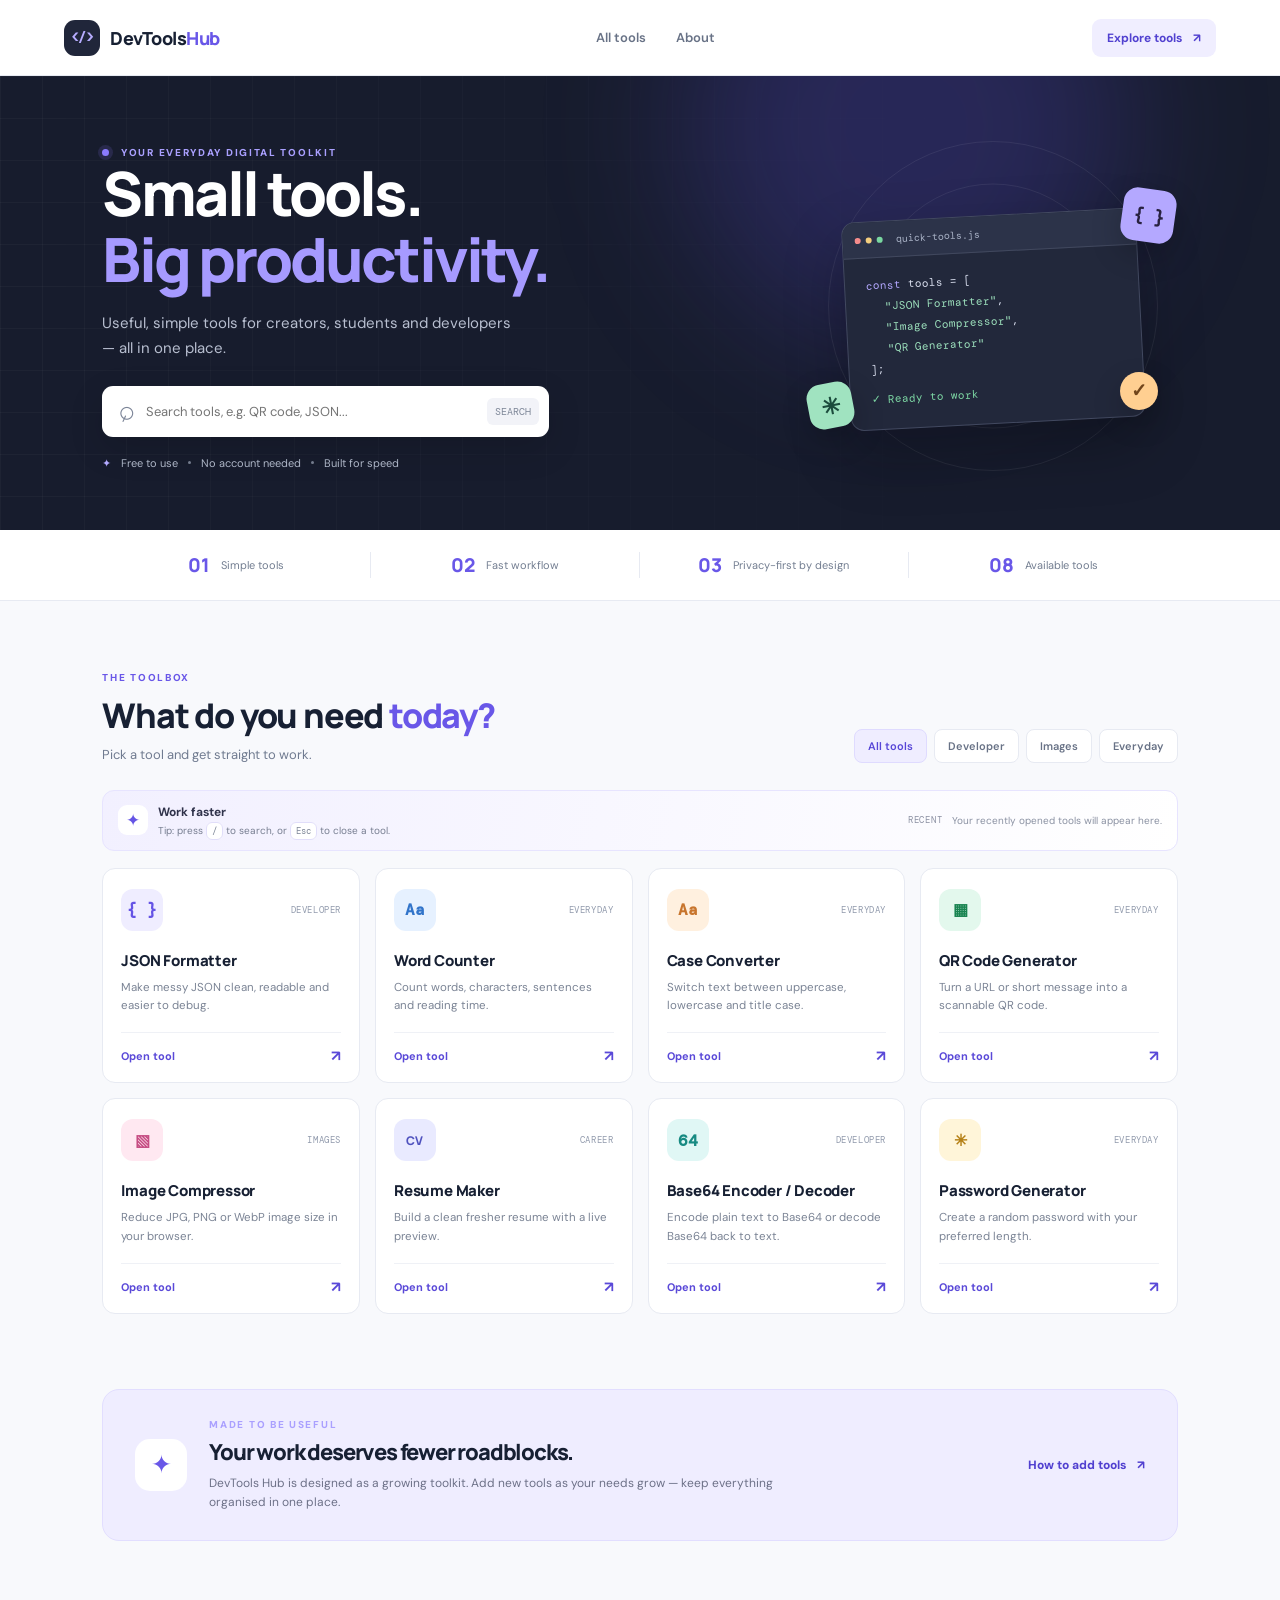
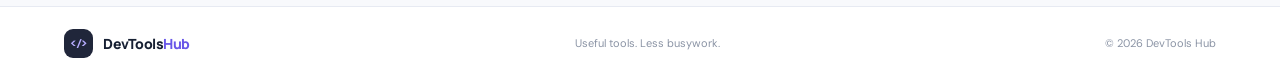
==== index.html @ 704514c9 "Initial" ====
<!doctype html>
<html lang="en">
<head>
  <meta charset="utf-8">
  <meta name="viewport" content="width=device-width, initial-scale=1">
  <meta name="description" content="A growing collection of simple, free browser-based tools for everyday tasks.">
  <title>DevTools Hub — Tools for everyday work</title>
  <link rel="stylesheet" href="style.css">
</head>
<body>
  <header class="topbar">
    <a class="brand" href="#" aria-label="DevTools Hub home"><span class="brand-icon">&lt;/&gt;</span><span>DevTools<span class="brand-accent">Hub</span></span></a>
    <nav class="nav"><a href="#tools">All tools</a><a href="#about">About</a></nav>
    <a class="top-cta" href="#tools">Explore tools <span>↗</span></a>
  </header>

  <main>
    <section class="hero">
      <div class="hero-glow"></div>
      <div class="hero-content">
        <span class="eyebrow"><span class="pulse"></span> YOUR EVERYDAY DIGITAL TOOLKIT</span>
        <h1>Small tools.<br><span>Big productivity.</span></h1>
        <p class="hero-copy">Useful, simple tools for creators, students and developers — all in one place.</p>
        <div class="hero-search">
          <span class="search-icon">⌕</span>
          <input id="searchInput" type="search" placeholder="Search tools, e.g. QR code, JSON..." aria-label="Search tools">
          <kbd>SEARCH</kbd>
        </div>
        <div class="hero-meta"><span>✦</span> Free to use <i></i> No account needed <i></i> Built for speed</div>
      </div>
      <div class="hero-art" aria-hidden="true">
        <div class="orbit orbit-one"></div><div class="orbit orbit-two"></div>
        <div class="art-card card-main"><div class="code-top"><b></b><b></b><b></b><span>quick-tools.js</span></div><div class="code-lines"><p><i>const</i> tools = [</p><p class="indent"><em>"JSON Formatter"</em>,</p><p class="indent"><em>"Image Compressor"</em>,</p><p class="indent"><em>"QR Generator"</em></p><p>];</p><p class="code-success">✓ Ready to work</p></div></div>
        <div class="floating-icon icon-code">{ }</div><div class="floating-icon icon-spark">✳</div><div class="floating-icon icon-check">✓</div>
      </div>
    </section>

    <section class="stats-strip" aria-label="Site features">
      <div><strong>01</strong><span>Simple tools</span></div><div><strong>02</strong><span>Fast workflow</span></div><div><strong>03</strong><span>Privacy-first by design</span></div><div><strong id="toolCount">06</strong><span>Available tools</span></div>
    </section>

    <section class="tools-section" id="tools">
      <div class="section-head"><div><p class="eyebrow dark-eyebrow">THE TOOLBOX</p><h2>What do you need <span>today?</span></h2><p class="section-copy">Pick a tool and get straight to work.</p></div><div class="category-pills" id="categoryPills"><button class="pill active" data-category="All">All tools</button><button class="pill" data-category="Developer">Developer</button><button class="pill" data-category="Images">Images</button><button class="pill" data-category="Everyday">Everyday</button></div></div>
      <div class="productivity-bar">
        <div class="productivity-copy"><span class="productivity-spark">✦</span><span><strong>Work faster</strong><small>Tip: press <kbd>/</kbd> to search, or <kbd>Esc</kbd> to close a tool.</small></span></div>
        <div class="recent-tools" id="recentTools" aria-live="polite"><span class="recent-label">RECENT</span><span class="recent-empty">Your recently opened tools will appear here.</span></div>
      </div>
      <div class="tool-grid" id="toolGrid">
        <article class="tool-card" tabindex="0" role="button" aria-label="Open tool: JSON Formatter" data-name="JSON Formatter" data-category="Developer" data-description="Format and validate JSON text.">
          <div class="tool-card-top"><span class="tool-icon purple">{ }</span><span class="tool-tag">DEVELOPER</span></div><h3>JSON Formatter</h3><p>Make messy JSON clean, readable and easier to debug.</p><button class="tool-open" data-tool="json">Open tool <span>↗</span></button>
        </article>
        <article class="tool-card" tabindex="0" role="button" aria-label="Open tool: Word Counter" data-name="Word Counter" data-category="Everyday" data-description="Count words, characters and reading time.">
          <div class="tool-card-top"><span class="tool-icon blue">Aa</span><span class="tool-tag">EVERYDAY</span></div><h3>Word Counter</h3><p>Count words, characters, sentences and reading time.</p><button class="tool-open" data-tool="words">Open tool <span>↗</span></button>
        </article>
        <article class="tool-card" tabindex="0" role="button" aria-label="Open tool: Case Converter" data-name="Case Converter" data-category="Everyday" data-description="Convert text between uppercase, lowercase and title case.">
          <div class="tool-card-top"><span class="tool-icon orange">Aa</span><span class="tool-tag">EVERYDAY</span></div><h3>Case Converter</h3><p>Switch text between uppercase, lowercase and title case.</p><button class="tool-open" data-tool="case">Open tool <span>↗</span></button>
        </article>
        <article class="tool-card" tabindex="0" role="button" aria-label="Open tool: QR Code Generator" data-name="QR Code Generator" data-category="Everyday" data-description="Generate a QR code from a link or text.">
          <div class="tool-card-top"><span class="tool-icon green">▦</span><span class="tool-tag">EVERYDAY</span></div><h3>QR Code Generator</h3><p>Turn a URL or short message into a scannable QR code.</p><button class="tool-open" data-tool="qr">Open tool <span>↗</span></button>
        </article>
        <article class="tool-card" tabindex="0" role="button" aria-label="Open tool: Image Compressor" data-name="Image Compressor" data-category="Images" data-description="Compress an image in your browser.">
          <div class="tool-card-top"><span class="tool-icon pink">▧</span><span class="tool-tag">IMAGES</span></div><h3>Image Compressor</h3><p>Reduce JPG, PNG or WebP image size in your browser.</p><button class="tool-open" data-tool="image">Open tool <span>↗</span></button>
        </article>
        <article class="tool-card" tabindex="0" role="button" aria-label="Open tool: Resume Maker" data-name="Resume Maker" data-category="Everyday" data-description="Create a resume and print it as PDF.">
          <div class="tool-card-top"><span class="tool-icon indigo">CV</span><span class="tool-tag">CAREER</span></div><h3>Resume Maker</h3><p>Build a clean fresher resume with a live preview.</p><a class="tool-open link-button" href="resume/index.html">Open tool <span>↗</span></a>
        </article>
        <article class="tool-card" tabindex="0" role="button" aria-label="Open tool: Base64 Encoder Decoder" data-name="Base64 Encoder Decoder" data-category="Developer" data-description="Encode or decode Base64 text.">
          <div class="tool-card-top"><span class="tool-icon teal">64</span><span class="tool-tag">DEVELOPER</span></div><h3>Base64 Encoder / Decoder</h3><p>Encode plain text to Base64 or decode Base64 back to text.</p><button class="tool-open" data-tool="base64">Open tool <span>↗</span></button>
        </article>
        <article class="tool-card" tabindex="0" role="button" aria-label="Open tool: Password Generator" data-name="Password Generator" data-category="Everyday" data-description="Generate a random password in your browser.">
          <div class="tool-card-top"><span class="tool-icon yellow">✳</span><span class="tool-tag">EVERYDAY</span></div><h3>Password Generator</h3><p>Create a random password with your preferred length.</p><button class="tool-open" data-tool="password">Open tool <span>↗</span></button>
        </article>
      </div>
      <div class="empty-state" id="emptyState" hidden>No tools found. Try another search.</div>
    </section>

    <section class="callout" id="about"><div class="callout-icon">✦</div><div><p class="eyebrow">MADE TO BE USEFUL</p><h2>Your work deserves fewer roadblocks.</h2><p>DevTools Hub is designed as a growing toolkit. Add new tools as your needs grow — keep everything organised in one place.</p></div><a href="README.md" class="callout-link">How to add tools <span>↗</span></a></section>
  </main>
  <footer><a class="brand footer-brand" href="#"><span class="brand-icon">&lt;/&gt;</span><span>DevTools<span class="brand-accent">Hub</span></span></a><span>Useful tools. Less busywork.</span><span>© <span id="year"></span> DevTools Hub</span></footer>

  <div class="modal-backdrop" id="toolModal" hidden>
    <section class="tool-modal" role="dialog" aria-modal="true" aria-labelledby="modalTitle">
      <div class="modal-head"><div><p class="eyebrow dark-eyebrow">QUICK TOOL</p><h2 id="modalTitle">Tool name</h2></div><button class="close-modal" id="closeModal" aria-label="Close tool">×</button></div>
      <div id="modalBody" class="modal-body"></div>
      <div class="modal-status" id="modalStatus" aria-live="polite"></div>
    </section>
  </div>
  <script src="script.js"></script>
</body>
</html>
---- style.css ----
@import url('https://fonts.googleapis.com/css2?family=DM+Mono:wght@400;500&family=DM+Sans:wght@400;500;600;700&family=Manrope:wght@400;500;600;700;800&display=swap');
:root{--ink:#172033;--muted:#707b90;--purple:#6957e8;--line:#e7eaf2;--bg:#f8f9fc;--white:#fff}
*{box-sizing:border-box}html{scroll-behavior:smooth}body{margin:0;background:var(--bg);color:var(--ink);font-family:'DM Sans',sans-serif;font-size:14px}.topbar{height:76px;display:flex;align-items:center;justify-content:space-between;padding:0 max(5vw,22px);background:#fff;border-bottom:1px solid var(--line)}.brand{display:flex;align-items:center;gap:10px;text-decoration:none;color:var(--ink);font-family:Manrope,sans-serif;font-weight:800;font-size:18px;letter-spacing:-.5px}.brand-icon{width:36px;height:36px;display:grid;place-items:center;background:#20263a;color:#b7adff;border-radius:11px;font:700 13px 'DM Mono',monospace}.brand-accent{color:var(--purple)}.nav{display:flex;gap:30px}.nav a{color:#687286;text-decoration:none;font-weight:600;font-size:13px}.nav a:hover{color:var(--purple)}.top-cta{background:#f0eeff;color:#5141d0;text-decoration:none;padding:11px 15px;border-radius:9px;font-weight:700;font-size:12px}.top-cta span{margin-left:8px}.hero{position:relative;overflow:hidden;min-height:400px;background:#171c2d;color:#fff;padding:66px max(8vw,30px) 60px;display:flex;align-items:center;justify-content:space-between;gap:40px}.hero:before{content:'';position:absolute;inset:0;background-image:linear-gradient(#ffffff08 1px,transparent 1px),linear-gradient(90deg,#ffffff08 1px,transparent 1px);background-size:42px 42px;mask-image:linear-gradient(90deg,black,transparent 85%)}.hero-glow{position:absolute;width:440px;height:440px;right:12%;top:-170px;background:#6755eb38;filter:blur(70px);border-radius:50%}.hero-content{position:relative;z-index:1;max-width:570px}.eyebrow{font-size:10px;font-weight:800;letter-spacing:1.7px;margin:0 0 17px;color:#aaa0ff}.pulse{display:inline-block;width:7px;height:7px;background:#8b7bff;border-radius:50%;margin-right:8px;box-shadow:0 0 0 4px #8b7bff24}.hero h1{font:800 clamp(38px,5vw,61px)/1.08 Manrope,sans-serif;letter-spacing:-2.8px;margin:0}.hero h1 span{color:#a69aff}.hero-copy{font-size:15px;line-height:1.7;color:#b8bfd0;max-width:410px;margin:19px 0 24px}.hero-search{display:flex;align-items:center;gap:12px;background:#fff;border-radius:11px;padding:6px 10px 6px 15px;max-width:450px;box-shadow:0 12px 35px #0002}.search-icon{font-size:28px;line-height:1;color:#7b8497;transform:rotate(-20deg)}.hero-search input{border:0;outline:0;flex:1;min-width:0;padding:11px 0;font:13px 'DM Sans',sans-serif;color:var(--ink)}kbd{font:10px 'DM Mono',monospace;color:#7e8798;background:#f2f3f8;border-radius:6px;padding:7px 8px}.hero-meta{display:flex;align-items:center;gap:10px;color:#aeb6c7;font-size:11px;margin-top:19px}.hero-meta span{color:#b3aaff}.hero-meta i{height:3px;width:3px;background:#747c8d;border-radius:50%}.hero-art{position:relative;z-index:1;width:370px;height:270px;flex:0 0 370px}.orbit{position:absolute;border:1px solid #ffffff12;border-radius:50%;left:50%;top:50%;transform:translate(-50%,-50%)}.orbit-one{width:330px;height:330px}.orbit-two{width:245px;height:245px}.art-card{position:absolute;left:38px;top:44px;width:295px;background:#22283b;border:1px solid #424960;border-radius:13px;box-shadow:0 25px 60px #0004;overflow:hidden;transform:rotate(-3deg)}.code-top{height:36px;background:#2c3349;border-bottom:1px solid #41485e;display:flex;align-items:center;gap:5px;padding:0 12px}.code-top b{width:6px;height:6px;border-radius:50%;background:#777f98}.code-top b:first-child{background:#f48b8b}.code-top b:nth-child(2){background:#f4ce7e}.code-top b:nth-child(3){background:#79d7a0}.code-top span{font:10px 'DM Mono',monospace;color:#aab3c7;margin-left:8px}.code-lines{padding:17px 21px 19px;font:11px/1.9 'DM Mono',monospace;color:#dbe0f0}.code-lines p{margin:0}.code-lines i{color:#b4a8ff;font-style:normal}.code-lines em{color:#9de1bd;font-style:normal}.code-lines .indent{padding-left:18px}.code-success{margin-top:10px!important;color:#7ed9a5}.floating-icon{position:absolute;display:grid;place-items:center;border-radius:14px;box-shadow:0 12px 30px #0003;font-weight:800}.icon-code{top:18px;right:3px;width:53px;height:53px;background:#b4a8ff;color:#28213f;font:700 17px 'DM Mono',monospace;transform:rotate(8deg)}.icon-spark{bottom:13px;left:0;width:45px;height:45px;background:#a0e3c0;color:#1b4b3c;font-size:23px;transform:rotate(-11deg)}.icon-check{bottom:31px;right:20px;width:38px;height:38px;background:#ffcf91;color:#71451b;font-size:19px;border-radius:50%}.stats-strip{display:grid;grid-template-columns:repeat(4,1fr);padding:22px max(8vw,30px);background:#fff;border-bottom:1px solid var(--line)}.stats-strip>div{display:flex;align-items:center;justify-content:center;gap:11px;border-right:1px solid var(--line)}.stats-strip>div:last-child{border:0}.stats-strip strong{font:800 19px Manrope,sans-serif;color:var(--purple)}.stats-strip span{font-size:11px;color:#737e91}.tools-section{padding:70px max(8vw,30px) 75px;max-width:1600px;margin:auto}.section-head{display:flex;justify-content:space-between;align-items:flex-end;gap:25px;margin-bottom:27px}.dark-eyebrow{color:var(--purple);margin-bottom:11px}.section-head h2,.callout h2{font:800 clamp(25px,3vw,34px)/1.2 Manrope,sans-serif;letter-spacing:-1.2px;margin:0}.section-head h2 span{color:var(--purple)}.section-copy{color:var(--muted);margin:10px 0 0;font-size:13px}.category-pills{display:flex;flex-wrap:wrap;gap:7px}.pill{background:#fff;border:1px solid var(--line);color:#687286;padding:9px 13px;border-radius:8px;font:600 11px 'DM Sans',sans-serif;cursor:pointer}.pill:hover,.pill.active{background:#efedff;border-color:#dfdbff;color:#5746d7}.tool-grid{display:grid;grid-template-columns:repeat(4,minmax(0,1fr));gap:15px}.tool-card{background:#fff;border:1px solid var(--line);border-radius:13px;padding:20px 18px 16px;min-height:205px;display:flex;flex-direction:column;transition:transform .2s,border-color .2s,box-shadow .2s}.tool-card:hover{transform:translateY(-3px);border-color:#d4ceff;box-shadow:0 14px 32px #25234b0b}.tool-card[hidden]{display:none}.tool-card-top{display:flex;justify-content:space-between;align-items:center;margin-bottom:19px}.tool-icon{width:42px;height:42px;display:grid;place-items:center;border-radius:12px;font:800 16px 'DM Mono',monospace}.purple{background:#efedff;color:#6554e5}.blue{background:#e6f1ff;color:#3174ca}.orange{background:#fff0df;color:#c8752d}.green{background:#e3f8ed;color:#198451}.pink{background:#ffe8f1;color:#c64d83}.indigo{background:#e9eaff;color:#4f52bf;font:800 12px Manrope,sans-serif}.teal{background:#e0f7f5;color:#178a82}.yellow{background:#fff5d9;color:#b58016}.tool-tag{font:9px 'DM Mono',monospace;letter-spacing:.6px;color:#929bad}.tool-card h3{font:800 15px Manrope,sans-serif;margin:0 0 8px;letter-spacing:-.2px}.tool-card p{font-size:11.5px;line-height:1.6;color:#7b8495;margin:0 0 17px}.tool-open{display:flex;justify-content:space-between;align-items:center;text-align:left;width:100%;margin-top:auto;background:transparent;border:0;border-top:1px solid #eff1f6;padding:13px 0 0;color:#5a49d8;font:700 11px 'DM Sans',sans-serif;cursor:pointer;text-decoration:none}.tool-open span{font-size:15px}.link-button{box-sizing:border-box}.empty-state{padding:40px;text-align:center;color:var(--muted);background:#fff;border:1px dashed var(--line);border-radius:12px}.callout{margin:0 max(8vw,30px) 65px;background:#efedff;border:1px solid #e2deff;border-radius:17px;padding:28px 32px;display:flex;align-items:center;gap:22px}.callout-icon{flex:0 0 52px;width:52px;height:52px;border-radius:15px;background:#fff;display:grid;place-items:center;color:var(--purple);font-size:25px}.callout>div:nth-child(2){flex:1}.callout .eyebrow{margin-bottom:8px}.callout h2{font-size:22px}.callout p:last-child{font-size:12px;color:#6d7188;line-height:1.6;margin:8px 0 0;max-width:600px}.callout-link{white-space:nowrap;text-decoration:none;color:#5140d0;font-weight:800;font-size:12px}.callout-link span{margin-left:8px}footer{background:#fff;border-top:1px solid var(--line);padding:22px max(5vw,22px);display:flex;align-items:center;justify-content:space-between;gap:20px;color:#8b94a5;font-size:11px}.footer-brand{font-size:14px}.footer-brand .brand-icon{width:29px;height:29px;border-radius:9px;font-size:10px}.modal-backdrop{position:fixed;inset:0;background:#11182ac9;z-index:20;display:grid;place-items:center;padding:20px;backdrop-filter:blur(5px)}.modal-backdrop[hidden]{display:none}.tool-modal{width:min(620px,100%);max-height:90vh;overflow:auto;background:#fff;border-radius:17px;padding:25px;box-shadow:0 25px 100px #0004}.modal-head{display:flex;justify-content:space-between;align-items:flex-start;border-bottom:1px solid var(--line);padding-bottom:17px}.modal-head .eyebrow{margin-bottom:7px}.modal-head h2{font:800 24px Manrope,sans-serif;margin:0;letter-spacing:-.7px}.close-modal{width:34px;height:34px;border:0;border-radius:9px;background:#f1f2f7;color:#50596c;font-size:25px;cursor:pointer}.modal-body{padding-top:18px}.modal-body label{display:block;font-weight:700;font-size:12px;color:#4c566a;margin-bottom:8px}.modal-body textarea,.modal-body input[type=text],.modal-body input[type=number]{width:100%;border:1px solid #dce1eb;border-radius:9px;padding:12px;font:13px 'DM Sans',sans-serif;outline:none;resize:vertical;margin-bottom:12px}.modal-body textarea:focus,.modal-body input:focus{border-color:#9b90ff;box-shadow:0 0 0 3px #6957e818}.tool-actions{display:flex;flex-wrap:wrap;gap:8px;margin:8px 0 12px}.action-btn{border:0;background:var(--purple);color:#fff;border-radius:8px;padding:10px 13px;font:700 12px 'DM Sans',sans-serif;cursor:pointer}.action-btn.secondary{background:#f0efff;color:#5141d0}.result-box{background:#f7f8fc;border:1px solid var(--line);border-radius:9px;padding:12px;min-height:44px;white-space:pre-wrap;overflow-wrap:anywhere;font:12px/1.6 'DM Mono',monospace;color:#30394c}.tool-stats{display:flex;flex-wrap:wrap;gap:9px;margin:12px 0}.tool-stat{background:#f1efff;color:#5345c9;border-radius:8px;padding:8px 10px;font-size:11px}.modal-status{min-height:18px;color:#5a49d8;font-size:12px;margin-top:10px}.qr-result{display:flex;justify-content:center;padding:15px}.qr-result img{max-width:220px;width:100%;image-rendering:auto}.file-input{display:block;margin:12px 0}.range-row{display:flex;align-items:center;gap:12px;margin:12px 0}.range-row input{flex:1}.muted-note{font-size:11px;color:#7b8495;line-height:1.6}
@media(max-width:1100px){.tool-grid{grid-template-columns:repeat(3,minmax(0,1fr))}.hero{padding-left:6vw;padding-right:6vw}.hero-art{transform:scale(.9);transform-origin:right center;flex-basis:330px;width:330px}.tools-section{padding-left:6vw;padding-right:6vw}.stats-strip{padding-left:5vw;padding-right:5vw}}
@media(max-width:780px){.hero{padding:52px 25px;min-height:360px}.hero-art{display:none}.section-head{align-items:flex-start;flex-direction:column}.tool-grid{grid-template-columns:repeat(2,minmax(0,1fr))}.stats-strip{grid-template-columns:repeat(2,1fr);gap:17px}.stats-strip>div{justify-content:flex-start;border:0;padding-left:10%}.callout{margin-left:20px;margin-right:20px;flex-wrap:wrap;padding:24px}.callout-link{margin-left:74px}footer{flex-wrap:wrap}.nav{gap:15px}}
@media(max-width:480px){.topbar{padding:0 14px;height:65px}.brand{font-size:15px}.brand-icon{width:31px;height:31px}.nav{display:none}.top-cta{padding:10px;font-size:11px}.hero{padding:45px 19px}.hero h1{letter-spacing:-1.7px}.hero-meta{flex-wrap:wrap;line-height:1.8}.tools-section{padding:48px 15px}.tool-grid{gap:10px}.tool-card{padding:15px 13px;min-height:212px}.tool-card h3{font-size:13px}.tool-card p{font-size:11px}.tool-tag{font-size:8px}.tool-icon{width:37px;height:37px}.category-pills{gap:5px}.pill{padding:8px 9px;font-size:10px}.callout{margin:0 14px 40px;gap:13px;padding:20px}.callout-icon{width:42px;height:42px;flex-basis:42px}.callout h2{font-size:19px}.callout-link{margin-left:55px}.tool-modal{padding:19px}.stats-strip>div{padding-left:3%;gap:8px}.stats-strip strong{font-size:17px}.stats-strip span{font-size:10px}}

/* Productivity upgrades: full-card interaction, recent tools and keyboard tips */
.tool-card{cursor:pointer;position:relative}
.tool-card:focus-visible{outline:3px solid #9c91ff;outline-offset:3px}
.tool-card:active{transform:translateY(-1px) scale(.998)}
.productivity-bar{display:flex;align-items:center;justify-content:space-between;gap:18px;padding:13px 15px;margin-bottom:17px;border:1px solid #e7e4ff;background:linear-gradient(100deg,#f2f0ff,#fff);border-radius:12px}
.productivity-copy{display:flex;align-items:center;gap:10px;min-width:230px}
.productivity-spark{width:30px;height:30px;display:grid;place-items:center;border-radius:9px;background:#fff;color:#6554e5;font-size:17px}
.productivity-copy strong{display:block;font-size:12px;color:#30334b}
.productivity-copy small{display:block;font-size:10px;color:#777e91;margin-top:4px}
.productivity-copy kbd{padding:2px 5px;font-size:9px;background:#fff;border:1px solid #e1defa}
.recent-tools{display:flex;align-items:center;justify-content:flex-end;gap:6px;flex-wrap:wrap}
.recent-label{font:9px 'DM Mono',monospace;color:#8c91a3;letter-spacing:.8px;margin-right:3px}
.recent-empty{font-size:10px;color:#8a91a2}
.recent-chip{border:1px solid #e0dcff;background:#fff;color:#5748cf;border-radius:7px;padding:6px 8px;font:600 10px 'DM Sans',sans-serif;cursor:pointer}
.recent-chip:hover{background:#efedff}
@media(max-width:780px){.productivity-bar{align-items:flex-start;flex-direction:column}.recent-tools{justify-content:flex-start}.productivity-copy{min-width:0}}
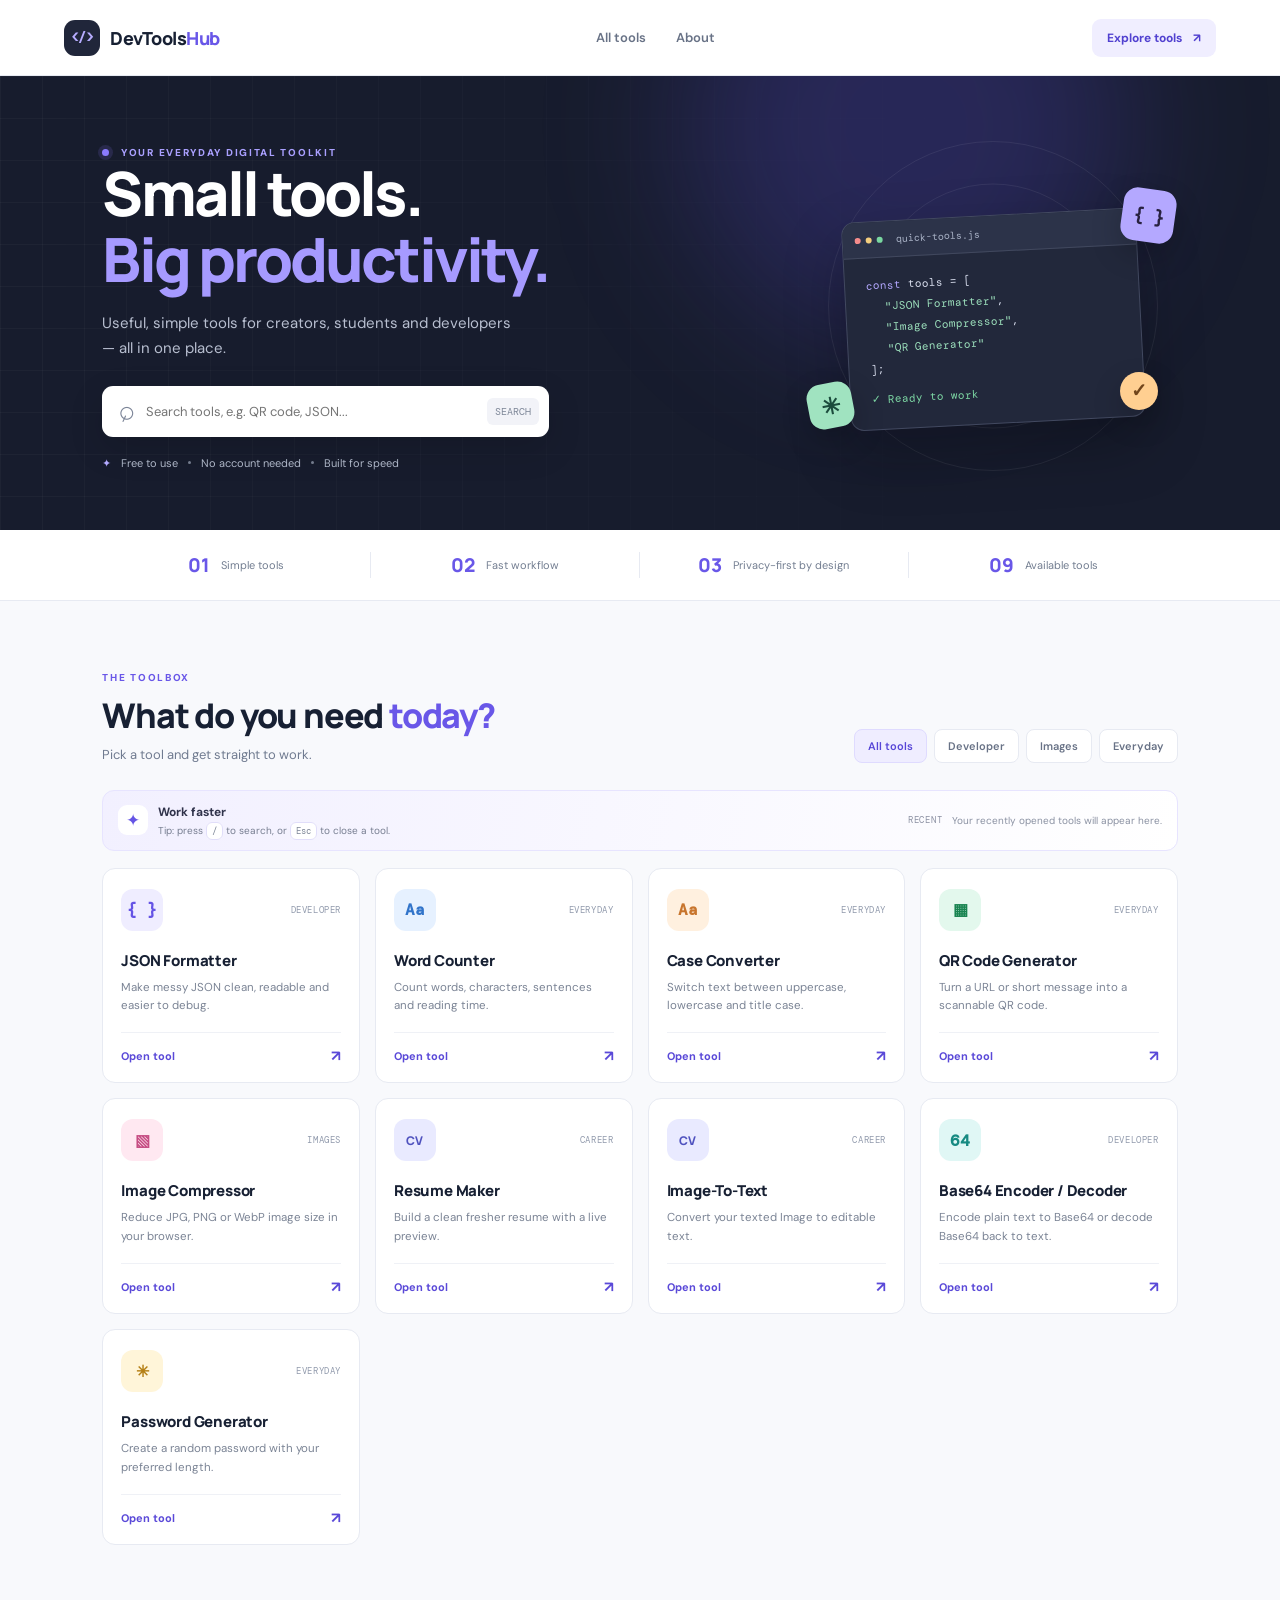
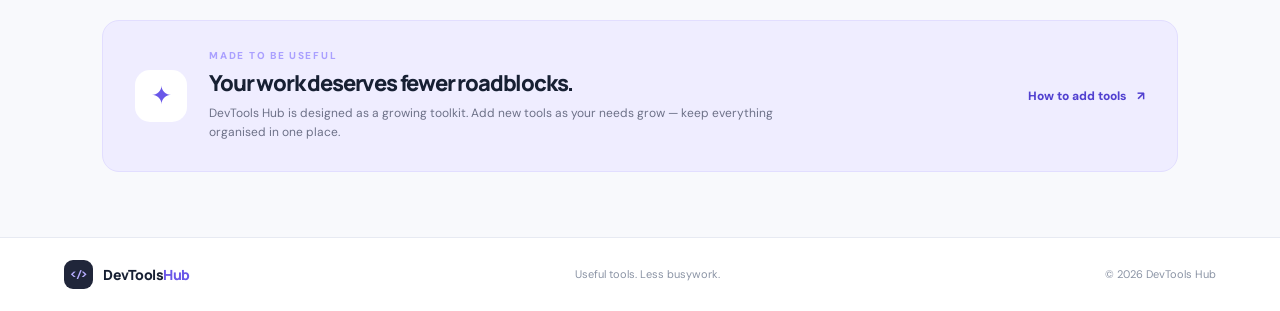
==== commit 9d82b65c: "Add image to text sitemap" ====
--- a/index.html
+++ b/index.html
@@ -1,15 +1,19 @@
-<!doctype html>
+﻿<!doctype html>
 <html lang="en">
+
 <head>
+  <meta name="google-site-verification" content="sGWYnYhDNDrT4Fzu4psFv4i8zuQm5zmi0JkvrX0N6yg" />
   <meta charset="utf-8">
   <meta name="viewport" content="width=device-width, initial-scale=1">
   <meta name="description" content="A growing collection of simple, free browser-based tools for everyday tasks.">
   <title>DevTools Hub — Tools for everyday work</title>
   <link rel="stylesheet" href="style.css">
 </head>
+
 <body>
   <header class="topbar">
-    <a class="brand" href="#" aria-label="DevTools Hub home"><span class="brand-icon">&lt;/&gt;</span><span>DevTools<span class="brand-accent">Hub</span></span></a>
+    <a class="brand" href="#" aria-label="DevTools Hub home"><span
+        class="brand-icon">&lt;/&gt;</span><span>DevTools<span class="brand-accent">Hub</span></span></a>
     <nav class="nav"><a href="#tools">All tools</a><a href="#about">About</a></nav>
     <a class="top-cta" href="#tools">Explore tools <span>↗</span></a>
   </header>
@@ -23,68 +27,163 @@
         <p class="hero-copy">Useful, simple tools for creators, students and developers — all in one place.</p>
         <div class="hero-search">
           <span class="search-icon">⌕</span>
-          <input id="searchInput" type="search" placeholder="Search tools, e.g. QR code, JSON..." aria-label="Search tools">
+          <input id="searchInput" type="search" placeholder="Search tools, e.g. QR code, JSON..."
+            aria-label="Search tools">
           <kbd>SEARCH</kbd>
         </div>
         <div class="hero-meta"><span>✦</span> Free to use <i></i> No account needed <i></i> Built for speed</div>
       </div>
       <div class="hero-art" aria-hidden="true">
-        <div class="orbit orbit-one"></div><div class="orbit orbit-two"></div>
-        <div class="art-card card-main"><div class="code-top"><b></b><b></b><b></b><span>quick-tools.js</span></div><div class="code-lines"><p><i>const</i> tools = [</p><p class="indent"><em>"JSON Formatter"</em>,</p><p class="indent"><em>"Image Compressor"</em>,</p><p class="indent"><em>"QR Generator"</em></p><p>];</p><p class="code-success">✓ Ready to work</p></div></div>
-        <div class="floating-icon icon-code">{ }</div><div class="floating-icon icon-spark">✳</div><div class="floating-icon icon-check">✓</div>
+        <div class="orbit orbit-one"></div>
+        <div class="orbit orbit-two"></div>
+        <div class="art-card card-main">
+          <div class="code-top"><b></b><b></b><b></b><span>quick-tools.js</span></div>
+          <div class="code-lines">
+            <p><i>const</i> tools = [</p>
+            <p class="indent"><em>"JSON Formatter"</em>,</p>
+            <p class="indent"><em>"Image Compressor"</em>,</p>
+            <p class="indent"><em>"QR Generator"</em></p>
+            <p>];</p>
+            <p class="code-success">✓ Ready to work</p>
+          </div>
+        </div>
+        <div class="floating-icon icon-code">{ }</div>
+        <div class="floating-icon icon-spark">✳</div>
+        <div class="floating-icon icon-check">✓</div>
       </div>
     </section>
 
     <section class="stats-strip" aria-label="Site features">
-      <div><strong>01</strong><span>Simple tools</span></div><div><strong>02</strong><span>Fast workflow</span></div><div><strong>03</strong><span>Privacy-first by design</span></div><div><strong id="toolCount">06</strong><span>Available tools</span></div>
+      <div><strong>01</strong><span>Simple tools</span></div>
+      <div><strong>02</strong><span>Fast workflow</span></div>
+      <div><strong>03</strong><span>Privacy-first by design</span></div>
+      <div><strong id="toolCount">06</strong><span>Available tools</span></div>
     </section>
 
     <section class="tools-section" id="tools">
-      <div class="section-head"><div><p class="eyebrow dark-eyebrow">THE TOOLBOX</p><h2>What do you need <span>today?</span></h2><p class="section-copy">Pick a tool and get straight to work.</p></div><div class="category-pills" id="categoryPills"><button class="pill active" data-category="All">All tools</button><button class="pill" data-category="Developer">Developer</button><button class="pill" data-category="Images">Images</button><button class="pill" data-category="Everyday">Everyday</button></div></div>
+      <div class="section-head">
+        <div>
+          <p class="eyebrow dark-eyebrow">THE TOOLBOX</p>
+          <h2>What do you need <span>today?</span></h2>
+          <p class="section-copy">Pick a tool and get straight to work.</p>
+        </div>
+        <div class="category-pills" id="categoryPills"><button class="pill active" data-category="All">All
+            tools</button><button class="pill" data-category="Developer">Developer</button><button class="pill"
+            data-category="Images">Images</button><button class="pill" data-category="Everyday">Everyday</button></div>
+      </div>
       <div class="productivity-bar">
-        <div class="productivity-copy"><span class="productivity-spark">✦</span><span><strong>Work faster</strong><small>Tip: press <kbd>/</kbd> to search, or <kbd>Esc</kbd> to close a tool.</small></span></div>
-        <div class="recent-tools" id="recentTools" aria-live="polite"><span class="recent-label">RECENT</span><span class="recent-empty">Your recently opened tools will appear here.</span></div>
+        <div class="productivity-copy"><span class="productivity-spark">✦</span><span><strong>Work
+              faster</strong><small>Tip: press <kbd>/</kbd> to search, or <kbd>Esc</kbd> to close a tool.</small></span>
+        </div>
+        <div class="recent-tools" id="recentTools" aria-live="polite"><span class="recent-label">RECENT</span><span
+            class="recent-empty">Your recently opened tools will appear here.</span></div>
       </div>
       <div class="tool-grid" id="toolGrid">
-        <article class="tool-card" tabindex="0" role="button" aria-label="Open tool: JSON Formatter" data-name="JSON Formatter" data-category="Developer" data-description="Format and validate JSON text.">
-          <div class="tool-card-top"><span class="tool-icon purple">{ }</span><span class="tool-tag">DEVELOPER</span></div><h3>JSON Formatter</h3><p>Make messy JSON clean, readable and easier to debug.</p><button class="tool-open" data-tool="json">Open tool <span>↗</span></button>
+        <article class="tool-card" tabindex="0" role="button" aria-label="Open tool: JSON Formatter"
+          data-name="JSON Formatter" data-category="Developer" data-description="Format and validate JSON text.">
+          <div class="tool-card-top"><span class="tool-icon purple">{ }</span><span class="tool-tag">DEVELOPER</span>
+          </div>
+          <h3>JSON Formatter</h3>
+          <p>Make messy JSON clean, readable and easier to debug.</p><button class="tool-open" data-tool="json">Open
+            tool <span>↗</span></button>
         </article>
-        <article class="tool-card" tabindex="0" role="button" aria-label="Open tool: Word Counter" data-name="Word Counter" data-category="Everyday" data-description="Count words, characters and reading time.">
-          <div class="tool-card-top"><span class="tool-icon blue">Aa</span><span class="tool-tag">EVERYDAY</span></div><h3>Word Counter</h3><p>Count words, characters, sentences and reading time.</p><button class="tool-open" data-tool="words">Open tool <span>↗</span></button>
+        <article class="tool-card" tabindex="0" role="button" aria-label="Open tool: Word Counter"
+          data-name="Word Counter" data-category="Everyday"
+          data-description="Count words, characters and reading time.">
+          <div class="tool-card-top"><span class="tool-icon blue">Aa</span><span class="tool-tag">EVERYDAY</span></div>
+          <h3>Word Counter</h3>
+          <p>Count words, characters, sentences and reading time.</p><button class="tool-open" data-tool="words">Open
+            tool <span>↗</span></button>
         </article>
-        <article class="tool-card" tabindex="0" role="button" aria-label="Open tool: Case Converter" data-name="Case Converter" data-category="Everyday" data-description="Convert text between uppercase, lowercase and title case.">
-          <div class="tool-card-top"><span class="tool-icon orange">Aa</span><span class="tool-tag">EVERYDAY</span></div><h3>Case Converter</h3><p>Switch text between uppercase, lowercase and title case.</p><button class="tool-open" data-tool="case">Open tool <span>↗</span></button>
+        <article class="tool-card" tabindex="0" role="button" aria-label="Open tool: Case Converter"
+          data-name="Case Converter" data-category="Everyday"
+          data-description="Convert text between uppercase, lowercase and title case.">
+          <div class="tool-card-top"><span class="tool-icon orange">Aa</span><span class="tool-tag">EVERYDAY</span>
+          </div>
+          <h3>Case Converter</h3>
+          <p>Switch text between uppercase, lowercase and title case.</p><button class="tool-open" data-tool="case">Open
+            tool <span>↗</span></button>
         </article>
-        <article class="tool-card" tabindex="0" role="button" aria-label="Open tool: QR Code Generator" data-name="QR Code Generator" data-category="Everyday" data-description="Generate a QR code from a link or text.">
-          <div class="tool-card-top"><span class="tool-icon green">▦</span><span class="tool-tag">EVERYDAY</span></div><h3>QR Code Generator</h3><p>Turn a URL or short message into a scannable QR code.</p><button class="tool-open" data-tool="qr">Open tool <span>↗</span></button>
+        <article class="tool-card" tabindex="0" role="button" aria-label="Open tool: QR Code Generator"
+          data-name="QR Code Generator" data-category="Everyday"
+          data-description="Generate a QR code from a link or text.">
+          <div class="tool-card-top"><span class="tool-icon green">▦</span><span class="tool-tag">EVERYDAY</span></div>
+          <h3>QR Code Generator</h3>
+          <p>Turn a URL or short message into a scannable QR code.</p><button class="tool-open" data-tool="qr">Open tool
+            <span>↗</span></button>
         </article>
-        <article class="tool-card" tabindex="0" role="button" aria-label="Open tool: Image Compressor" data-name="Image Compressor" data-category="Images" data-description="Compress an image in your browser.">
-          <div class="tool-card-top"><span class="tool-icon pink">▧</span><span class="tool-tag">IMAGES</span></div><h3>Image Compressor</h3><p>Reduce JPG, PNG or WebP image size in your browser.</p><button class="tool-open" data-tool="image">Open tool <span>↗</span></button>
+        <article class="tool-card" tabindex="0" role="button" aria-label="Open tool: Image Compressor"
+          data-name="Image Compressor" data-category="Images" data-description="Compress an image in your browser.">
+          <div class="tool-card-top"><span class="tool-icon pink">▧</span><span class="tool-tag">IMAGES</span></div>
+          <h3>Image Compressor</h3>
+          <p>Reduce JPG, PNG or WebP image size in your browser.</p><button class="tool-open" data-tool="image">Open
+            tool <span>↗</span></button>
         </article>
-        <article class="tool-card" tabindex="0" role="button" aria-label="Open tool: Resume Maker" data-name="Resume Maker" data-category="Everyday" data-description="Create a resume and print it as PDF.">
-          <div class="tool-card-top"><span class="tool-icon indigo">CV</span><span class="tool-tag">CAREER</span></div><h3>Resume Maker</h3><p>Build a clean fresher resume with a live preview.</p><a class="tool-open link-button" href="resume/index.html">Open tool <span>↗</span></a>
+        <article class="tool-card" tabindex="0" role="button" aria-label="Open tool: Resume Maker"
+          data-name="Resume Maker" data-category="Everyday" data-description="Create a resume and print it as PDF.">
+          <div class="tool-card-top"><span class="tool-icon indigo">CV</span><span class="tool-tag">CAREER</span></div>
+          <h3>Resume Maker</h3>
+          <p>Build a clean fresher resume with a live preview.</p><a class="tool-open link-button"
+            href="resume/index.html">Open tool <span>↗</span></a>
         </article>
-        <article class="tool-card" tabindex="0" role="button" aria-label="Open tool: Base64 Encoder Decoder" data-name="Base64 Encoder Decoder" data-category="Developer" data-description="Encode or decode Base64 text.">
-          <div class="tool-card-top"><span class="tool-icon teal">64</span><span class="tool-tag">DEVELOPER</span></div><h3>Base64 Encoder / Decoder</h3><p>Encode plain text to Base64 or decode Base64 back to text.</p><button class="tool-open" data-tool="base64">Open tool <span>↗</span></button>
+        <article class="tool-card" tabindex="0" role="button" aria-label="Open tool: Image-To-Text"
+          data-name="Image-To-Text" data-category="Everyday" data-description="Convert your texted Image to editable text.">
+          <div class="tool-card-top"><span class="tool-icon indigo">CV</span><span class="tool-tag">CAREER</span></div>
+          <h3>Image-To-Text</h3>
+          <p>Convert your texted Image to editable text.</p><a class="tool-open link-button"
+            href="image-to-text/index.html">Open tool <span>↗</span></a>
         </article>
-        <article class="tool-card" tabindex="0" role="button" aria-label="Open tool: Password Generator" data-name="Password Generator" data-category="Everyday" data-description="Generate a random password in your browser.">
-          <div class="tool-card-top"><span class="tool-icon yellow">✳</span><span class="tool-tag">EVERYDAY</span></div><h3>Password Generator</h3><p>Create a random password with your preferred length.</p><button class="tool-open" data-tool="password">Open tool <span>↗</span></button>
+        <article class="tool-card" tabindex="0" role="button" aria-label="Open tool: Base64 Encoder Decoder"
+          data-name="Base64 Encoder Decoder" data-category="Developer" data-description="Encode or decode Base64 text.">
+          <div class="tool-card-top"><span class="tool-icon teal">64</span><span class="tool-tag">DEVELOPER</span></div>
+          <h3>Base64 Encoder / Decoder</h3>
+          <p>Encode plain text to Base64 or decode Base64 back to text.</p><button class="tool-open"
+            data-tool="base64">Open tool <span>↗</span></button>
+        </article>
+        <article class="tool-card" tabindex="0" role="button" aria-label="Open tool: Password Generator"
+          data-name="Password Generator" data-category="Everyday"
+          data-description="Generate a random password in your browser.">
+          <div class="tool-card-top"><span class="tool-icon yellow">✳</span><span class="tool-tag">EVERYDAY</span></div>
+          <h3>Password Generator</h3>
+          <p>Create a random password with your preferred length.</p><button class="tool-open" data-tool="password">Open
+            tool <span>↗</span></button>
         </article>
       </div>
       <div class="empty-state" id="emptyState" hidden>No tools found. Try another search.</div>
     </section>
 
-    <section class="callout" id="about"><div class="callout-icon">✦</div><div><p class="eyebrow">MADE TO BE USEFUL</p><h2>Your work deserves fewer roadblocks.</h2><p>DevTools Hub is designed as a growing toolkit. Add new tools as your needs grow — keep everything organised in one place.</p></div><a href="README.md" class="callout-link">How to add tools <span>↗</span></a></section>
+    <script async="async" data-cfasync="false" src="https://bauval.org/21/75e5ca9331ec5691a0de3d6e026755e0"></script>
+    <div id="container-75e5ca9331ec5691a0de3d6e026755e0"></div>
+
+    <section class="callout" id="about">
+      <div class="callout-icon">✦</div>
+      <div>
+        <p class="eyebrow">MADE TO BE USEFUL</p>
+        <h2>Your work deserves fewer roadblocks.</h2>
+        <p>DevTools Hub is designed as a growing toolkit. Add new tools as your needs grow — keep everything organised
+          in one place.</p>
+      </div><a href="README.md" class="callout-link">How to add tools <span>↗</span></a>
+    </section>
   </main>
-  <footer><a class="brand footer-brand" href="#"><span class="brand-icon">&lt;/&gt;</span><span>DevTools<span class="brand-accent">Hub</span></span></a><span>Useful tools. Less busywork.</span><span>© <span id="year"></span> DevTools Hub</span></footer>
+  <script async="async" data-cfasync="false" src="https://bauval.org/21/75e5ca9331ec5691a0de3d6e026755e0"></script>
+  <div id="container-75e5ca9331ec5691a0de3d6e026755e0"></div>
+  <footer><a class="brand footer-brand" href="#"><span class="brand-icon">&lt;/&gt;</span><span>DevTools<span
+          class="brand-accent">Hub</span></span></a><span>Useful tools. Less busywork.</span><span>© <span
+        id="year"></span> DevTools Hub</span></footer>
 
   <div class="modal-backdrop" id="toolModal" hidden>
     <section class="tool-modal" role="dialog" aria-modal="true" aria-labelledby="modalTitle">
-      <div class="modal-head"><div><p class="eyebrow dark-eyebrow">QUICK TOOL</p><h2 id="modalTitle">Tool name</h2></div><button class="close-modal" id="closeModal" aria-label="Close tool">×</button></div>
+      <div class="modal-head">
+        <div>
+          <p class="eyebrow dark-eyebrow">QUICK TOOL</p>
+          <h2 id="modalTitle">Tool name</h2>
+        </div><button class="close-modal" id="closeModal" aria-label="Close tool">×</button>
+      </div>
       <div id="modalBody" class="modal-body"></div>
       <div class="modal-status" id="modalStatus" aria-live="polite"></div>
     </section>
   </div>
   <script src="script.js"></script>
 </body>
-</html>
+
+</html>
